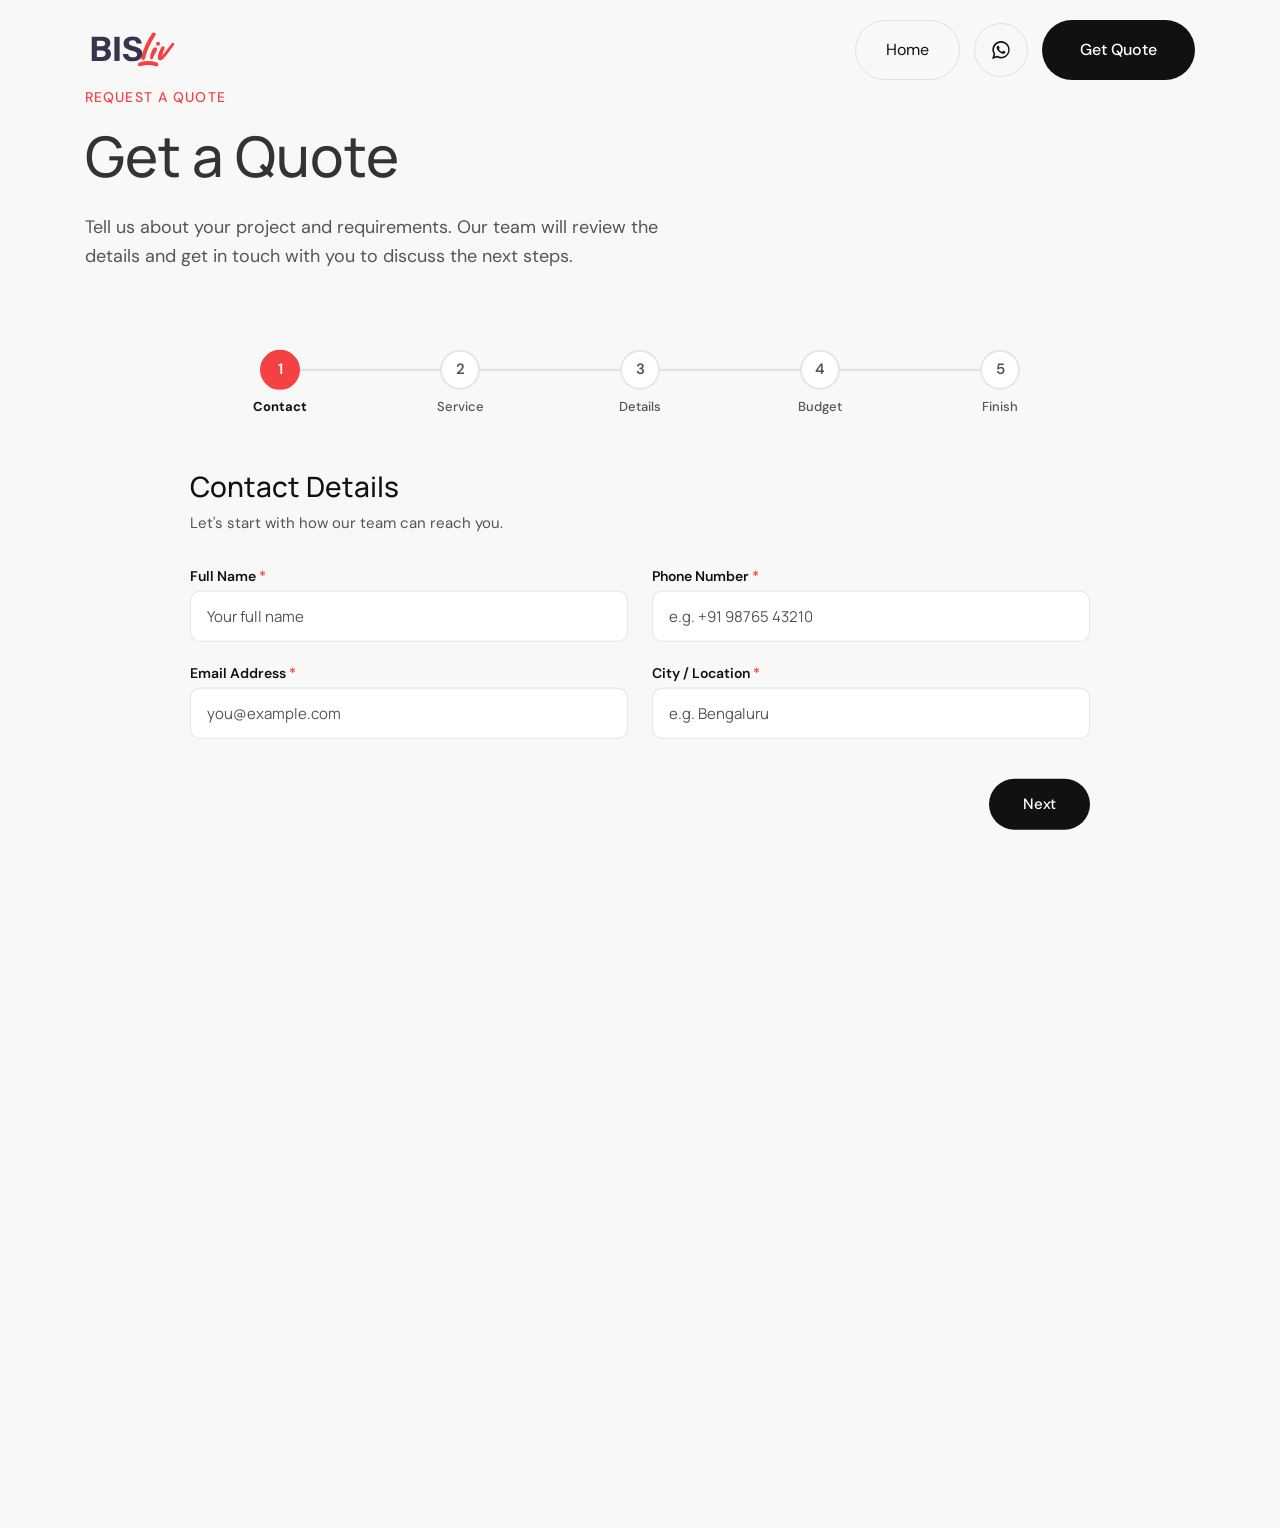
==== contact.html @ c15a5690 "Add files via upload Updated files" ====
<!DOCTYPE html>
<html lang="en" data-cursor="c1">

<head>
  <meta charset="UTF-8">
  <meta http-equiv="X-UA-Compatible" content="IE=edge">
  <meta name="viewport" content="width=device-width, initial-scale=1.0">
  <meta name="description" content="Get a quote from BISliv for building construction, interior design or solar solutions.">

  <title>Get a Quote - BISliv</title>

  <!-- Fav Icon -->
  <link rel="icon" type="image/x-icon" href="assets/imgs/logo/favicon.png">

  <!-- Vendor CSS Files -->
  <link rel="stylesheet" href="assets/bootstrap.min.css">
  <link rel="stylesheet" href="assets/fontawesome.min.css">
  <link rel="stylesheet" href="assets/swiper-bundle.min.css">
  <link rel="stylesheet" href="assets/meanmenu.min.css">
  <link rel="stylesheet" href="assets/magnific-popup.css">
  <link rel="stylesheet" href="assets/animate.min.css">

  <!-- Template Main CSS File -->
  <link rel="stylesheet" href="assets/style.css?v=1.0">
  <link rel="stylesheet" href="assets/header-custom.css">
  <link rel="stylesheet" href="assets/footer-custom.css">
  <link rel="stylesheet" href="assets/scroll-top-custom.css">
  <link rel="stylesheet" href="assets/quote-form.css">

</head>


<body class="body-wrapper body-digital-agency font-heading-instrumentsans-medium">

  <!-- custom-cursor -->
  <div class="custom-cursor">
    <img src="assets/images/cursor.svg" alt="cursor" id="cursorImg">
  </div>

  <!-- Preloader -->
  <div id="preloader">
    <div id="container" class="container-preloader">
      <div class="animation-preloader">
        <div class="spinner"></div>

      </div>
      <div class="loader-section section-left"></div>
      <div class="loader-section section-right"></div>
    </div>
  </div>

  <!-- Sroll to top -->
  <div class="progress-wrap">
    <svg class="progress-circle svg-content" width="100%" height="100%" viewBox="-1 -1 102 102">
      <path d="M50,1 a49,49 0 0,1 0,98 a49,49 0 0,1 0,-98"></path>
    </svg>
    <svg class="progress-wrap__icon" viewBox="0 0 24 24" fill="none" aria-hidden="true" focusable="false">
      <line x1="12" y1="19" x2="12" y2="5"></line>
      <polyline points="5 12 12 5 19 12"></polyline>
    </svg>
  </div>

  <!-- cursorAnimation start -->
  <div class="cursor-wrapper relative">
    <div class="cursor"></div>
    <div class="cursor-follower"></div>
  </div>
  <!-- cursorAnimation end -->

  <!-- side toggle start -->
  <aside class="fix">
    <div class="side-info">
      <div class="side-info-content">
        <div class="offset-widget offset-header">
          <div class="offset-logo">
            <a href="index.html">
              <img src="assets/images/" alt="site logo">
            </a>
          </div>
          <button id="side-info-close" class="side-info-close">
            <i class="fas fa-times"></i>
          </button>
        </div>
        <div class="mobile-menu d-xl-none fix"></div>
        <div class="offset-button">
          <a href="contact.html" class="rr-btn hover-bg-theme">
            <span class="btn-wrap">
              <span class="text-one">Get Quote</span>
              <span class="text-two">Get Quote</span>
            </span>
          </a>
        </div>

      </div>
    </div>
  </aside>
  <div class="offcanvas-overlay"></div>
  <!-- side toggle end -->

  <!-- Header area start -->
  <header class="header-area">
    <div class="header-main">
      <div class="container large">
        <div class="header-area__inner">
          <div class="header__left">
            <div class="header__logo">
              <a href="index.html">
                <img src="assets/images/logo-bisliv.svg" class="normal-logo" alt="Site Logo" width="100" height="80">
              </a>
            </div>
          </div>

          <div class="header__right">
            <div class="header__nav d-none d-xl-flex">
              <nav class="main-menu">
                <ul>
                  <li><a href="index.html">Home</a></li>
                </ul>
              </nav>
            </div>
            <div class="header__whatsapp">
              <a href="https://wa.me/1234567890" target="_blank" rel="noopener noreferrer" aria-label="Chat on WhatsApp">
                <svg viewBox="0 0 32 32" aria-hidden="true" focusable="false">
                  <path d="M16.004 3C9.06 3 3.42 8.64 3.42 15.58c0 2.29.6 4.44 1.74 6.36L3 29l7.24-2.1a12.5 12.5 0 0 0 5.76 1.42h.005c6.94 0 12.58-5.64 12.58-12.58C28.585 8.64 22.945 3 16.004 3zm0 22.9h-.004a10.4 10.4 0 0 1-5.3-1.45l-.38-.22-3.83 1.11 1.13-3.73-.25-.39a10.32 10.32 0 0 1-1.58-5.51c0-5.72 4.66-10.38 10.4-10.38 2.78 0 5.39 1.08 7.35 3.05a10.31 10.31 0 0 1 3.05 7.35c0 5.72-4.66 10.38-10.4 10.38zm5.7-7.78c-.31-.16-1.85-.91-2.14-1.02-.29-.11-.5-.16-.71.16-.21.31-.81 1.02-.99 1.23-.18.21-.36.23-.67.08-.31-.16-1.31-.48-2.49-1.54-.92-.82-1.54-1.83-1.72-2.14-.18-.31-.02-.48.14-.63.14-.14.31-.36.47-.55.16-.18.21-.31.31-.52.1-.21.05-.39-.03-.55-.08-.16-.71-1.71-.97-2.34-.26-.62-.52-.54-.71-.55h-.6c-.21 0-.55.08-.83.39-.29.31-1.09 1.07-1.09 2.6 0 1.53 1.12 3.02 1.27 3.23.16.21 2.2 3.36 5.33 4.71.74.32 1.32.51 1.77.66.74.24 1.42.2 1.95.12.6-.09 1.85-.76 2.11-1.49.26-.73.26-1.36.18-1.49-.08-.13-.29-.21-.6-.36z"/>
                </svg>
              </a>
            </div>
            <div class="header__button">
              <a href="contact.html" class="rr-btn hover-bg-theme">
                <span class="btn-wrap">
                  <span class="text-one">Get Quote</span>
                  <span class="text-two">Get Quote</span>
                </span>
              </a>
            </div>
            <div class="header__navicon d-xl-none">
              <button class="side-toggle">
                <i class="fa-solid fa-bars"></i></button>
            </div>
          </div>
        </div>
      </div>
    </div>
  </header>

  <!-- Header area end -->

  <!-- Mobile sticky CTA bar (WhatsApp + Get Quote) start -->
  <div class="mobile-sticky-cta">
    <a href="https://wa.me/1234567890" target="_blank" rel="noopener noreferrer" class="mobile-sticky-cta__whatsapp" aria-label="Chat on WhatsApp">
      <svg viewBox="0 0 32 32" aria-hidden="true" focusable="false">
        <path d="M16.004 3C9.06 3 3.42 8.64 3.42 15.58c0 2.29.6 4.44 1.74 6.36L3 29l7.24-2.1a12.5 12.5 0 0 0 5.76 1.42h.005c6.94 0 12.58-5.64 12.58-12.58C28.585 8.64 22.945 3 16.004 3zm0 22.9h-.004a10.4 10.4 0 0 1-5.3-1.45l-.38-.22-3.83 1.11 1.13-3.73-.25-.39a10.32 10.32 0 0 1-1.58-5.51c0-5.72 4.66-10.38 10.4-10.38 2.78 0 5.39 1.08 7.35 3.05a10.31 10.31 0 0 1 3.05 7.35c0 5.72-4.66 10.38-10.4 10.38zm5.7-7.78c-.31-.16-1.85-.91-2.14-1.02-.29-.11-.5-.16-.71.16-.21.31-.81 1.02-.99 1.23-.18.21-.36.23-.67.08-.31-.16-1.31-.48-2.49-1.54-.92-.82-1.54-1.83-1.72-2.14-.18-.31-.02-.48.14-.63.14-.14.31-.36.47-.55.16-.18.21-.31.31-.52.1-.21.05-.39-.03-.55-.08-.16-.71-1.71-.97-2.34-.26-.62-.52-.54-.71-.55h-.6c-.21 0-.55.08-.83.39-.29.31-1.09 1.07-1.09 2.6 0 1.53 1.12 3.02 1.27 3.23.16.21 2.2 3.36 5.33 4.71.74.32 1.32.51 1.77.66.74.24 1.42.2 1.95.12.6-.09 1.85-.76 2.11-1.49.26-.73.26-1.36.18-1.49-.08-.13-.29-.21-.6-.36z"/>
      </svg>
    </a>
    <a href="contact.html" class="mobile-sticky-cta__quote rr-btn hover-bg-theme">
      <span class="btn-wrap">
        <span class="text-one">Get Quote</span>
        <span class="text-two">Get Quote</span>
      </span>
    </a>
  </div>
  <!-- Mobile sticky CTA bar end -->

  <div class="has-smooth" id="has_smooth"></div>
  <div id="smooth-wrapper">
    <div id="smooth-content">

      <main>

        <!-- quote hero area start -->
        <section class="quote-hero-area">
          <div class="container large">
            <div class="quote-hero-inner">
              <div class="section-header">
                <span class="section-subtitle">Request a Quote</span>
                <div class="section-title-wrapper">
                  <div class="title-wrapper">
                    <h1 class="section-title font-instrumentsans-medium">Get a Quote</h1>
                  </div>
                </div>
                <div class="text-wrapper">
                  <p class="text">Tell us about your project and requirements. Our team will review the details and
                    get in touch with you to discuss the next steps.</p>
                </div>
              </div>
            </div>
          </div>
        </section>
        <!-- quote hero area end -->

        <!-- quote form area start -->
        <section class="quote-form-area">
          <div class="container large">
            <div class="quote-form-area-inner">
              <div class="quote-form-wrap">

                <div id="qFormShell">
                  <!-- progress bar -->
                  <ol class="quote-progress" aria-label="Quote form progress">
                    <li class="quote-progress-step" data-step="1">
                      <span class="quote-progress-circle"><span class="quote-progress-num">1</span><i
                          class="fa-solid fa-check" aria-hidden="true"></i></span>
                      <span class="quote-progress-label">Contact</span>
                    </li>
                    <li class="quote-progress-step" data-step="2">
                      <span class="quote-progress-circle"><span class="quote-progress-num">2</span><i
                          class="fa-solid fa-check" aria-hidden="true"></i></span>
                      <span class="quote-progress-label">Service</span>
                    </li>
                    <li class="quote-progress-step" data-step="3">
                      <span class="quote-progress-circle"><span class="quote-progress-num">3</span><i
                          class="fa-solid fa-check" aria-hidden="true"></i></span>
                      <span class="quote-progress-label">Details</span>
                    </li>
                    <li class="quote-progress-step" data-step="4">
                      <span class="quote-progress-circle"><span class="quote-progress-num">4</span><i
                          class="fa-solid fa-check" aria-hidden="true"></i></span>
                      <span class="quote-progress-label">Budget</span>
                    </li>
                    <li class="quote-progress-step" data-step="5">
                      <span class="quote-progress-circle"><span class="quote-progress-num">5</span><i
                          class="fa-solid fa-check" aria-hidden="true"></i></span>
                      <span class="quote-progress-label">Finish</span>
                    </li>
                  </ol>

                  <p id="qStepStatus" class="quote-step-status" aria-hidden="true"></p>
                  <div id="qStepAnnounce" class="quote-sr-only" aria-live="polite"></div>

                  <div id="qErrorSummary" class="quote-error-summary" role="alert" aria-live="assertive" hidden>
                    <i class="fa-solid fa-triangle-exclamation" aria-hidden="true"></i>
                    <span id="qErrorSummaryText"></span>
                  </div>

                  <form id="quoteForm" novalidate method="post" action="send-quote.php" enctype="multipart/form-data">

                    <!-- Honeypot: hidden from real visitors, bots tend to fill every field. -->
                    <div style="position:absolute;left:-9999px;top:-9999px;opacity:0;" aria-hidden="true">
                      <label for="qWebsite">Leave this field empty</label>
                      <input type="text" id="qWebsite" name="website" tabindex="-1" autocomplete="off">
                    </div>

                    <!-- Step 1: Contact Details -->
                    <div class="quote-step" data-step="1">
                      <h2 class="quote-step-title">Contact Details</h2>
                      <p class="quote-step-desc">Let's start with how our team can reach you.</p>

                      <div class="quote-field-grid">
                        <div class="quote-field">
                          <label class="quote-label" for="qFullName">Full Name <span
                              class="quote-required">*</span></label>
                          <input type="text" id="qFullName" name="fullName" class="quote-input"
                            placeholder="Your full name" autocomplete="name" required
                            aria-describedby="qFullNameError">
                          <span class="quote-error-msg" id="qFullNameError"><i class="fa-solid fa-circle-exclamation"
                              aria-hidden="true"></i><span></span></span>
                        </div>
                        <div class="quote-field">
                          <label class="quote-label" for="qPhone">Phone Number <span
                              class="quote-required">*</span></label>
                          <input type="tel" id="qPhone" name="phone" class="quote-input"
                            placeholder="e.g. +91 98765 43210" autocomplete="tel" required
                            aria-describedby="qPhoneError">
                          <span class="quote-error-msg" id="qPhoneError"><i class="fa-solid fa-circle-exclamation"
                              aria-hidden="true"></i><span></span></span>
                        </div>
                        <div class="quote-field">
                          <label class="quote-label" for="qEmail">Email Address <span
                              class="quote-required">*</span></label>
                          <input type="email" id="qEmail" name="email" class="quote-input"
                            placeholder="you@example.com" autocomplete="email" required
                            aria-describedby="qEmailError">
                          <span class="quote-error-msg" id="qEmailError"><i class="fa-solid fa-circle-exclamation"
                              aria-hidden="true"></i><span></span></span>
                        </div>
                        <div class="quote-field">
                          <label class="quote-label" for="qCity">City / Location <span
                              class="quote-required">*</span></label>
                          <input type="text" id="qCity" name="city" class="quote-input"
                            placeholder="e.g. Bengaluru" autocomplete="address-level2" required
                            aria-describedby="qCityError">
                          <span class="quote-error-msg" id="qCityError"><i class="fa-solid fa-circle-exclamation"
                              aria-hidden="true"></i><span></span></span>
                        </div>
                      </div>
                    </div>

                    <!-- Step 2: Service selection -->
                    <div class="quote-step" data-step="2" hidden>
                      <h2 class="quote-step-title">What Service Do You Need?</h2>
                      <p class="quote-step-desc">Select one or more services — the next step will only ask about
                        what you pick.</p>

                      <fieldset class="quote-service-grid">
                        <legend class="quote-sr-only">Select the service(s) you need</legend>

                        <label class="quote-service-card">
                          <input type="checkbox" name="service" value="construction" id="qServiceConstruction">
                          <span class="quote-service-icon"><i class="fa-solid fa-building"
                              aria-hidden="true"></i></span>
                          <span class="quote-service-body">
                            <span class="quote-service-name">Building Construction</span>
                            <span class="quote-service-desc">New builds and turnkey construction.</span>
                          </span>
                          <span class="quote-service-check"><i class="fa-solid fa-check"
                              aria-hidden="true"></i></span>
                        </label>

                        <label class="quote-service-card">
                          <input type="checkbox" name="service" value="interior" id="qServiceInterior">
                          <span class="quote-service-icon"><i class="fa-solid fa-couch" aria-hidden="true"></i></span>
                          <span class="quote-service-body">
                            <span class="quote-service-name">Interior Design</span>
                            <span class="quote-service-desc">Full home, room or office interiors.</span>
                          </span>
                          <span class="quote-service-check"><i class="fa-solid fa-check"
                              aria-hidden="true"></i></span>
                        </label>

                        <label class="quote-service-card">
                          <input type="checkbox" name="service" value="solar" id="qServiceSolar">
                          <span class="quote-service-icon"><i class="fa-solid fa-solar-panel"
                              aria-hidden="true"></i></span>
                          <span class="quote-service-body">
                            <span class="quote-service-name">Solar Solutions</span>
                            <span class="quote-service-desc">Rooftop solar for home or business.</span>
                          </span>
                          <span class="quote-service-check"><i class="fa-solid fa-check"
                              aria-hidden="true"></i></span>
                        </label>

                        <label class="quote-service-card">
                          <input type="checkbox" name="service" value="renovation" id="qServiceRenovation">
                          <span class="quote-service-icon"><i class="fa-solid fa-hammer"
                              aria-hidden="true"></i></span>
                          <span class="quote-service-body">
                            <span class="quote-service-name">Renovation</span>
                            <span class="quote-service-desc">Upgrade or remodel an existing space.</span>
                          </span>
                          <span class="quote-service-check"><i class="fa-solid fa-check"
                              aria-hidden="true"></i></span>
                        </label>

                        <label class="quote-service-card">
                          <input type="checkbox" name="service" value="other" id="qServiceOther">
                          <span class="quote-service-icon"><i class="fa-solid fa-ellipsis"
                              aria-hidden="true"></i></span>
                          <span class="quote-service-body">
                            <span class="quote-service-name">Other</span>
                            <span class="quote-service-desc">Not sure, or something else in mind.</span>
                          </span>
                          <span class="quote-service-check"><i class="fa-solid fa-check"
                              aria-hidden="true"></i></span>
                        </label>
                      </fieldset>

                      <span class="quote-standalone-error" id="qServiceError" hidden><i
                          class="fa-solid fa-circle-exclamation" aria-hidden="true"></i><span>Please select at least
                          one service.</span></span>
                    </div>

                    <!-- Step 3: Project details (conditional) -->
                    <div class="quote-step" data-step="3" hidden>
                      <h2 class="quote-step-title">Project Details</h2>
                      <p class="quote-step-desc">Just the details relevant to what you selected.</p>

                      <div id="qNoDetailsNote" class="quote-no-details" hidden>
                        We'll ask more about your project on the call. Feel free to skip ahead — or add anything
                        useful in the notes at the end.
                      </div>

                      <!-- Building Construction -->
                      <div class="quote-subsection" data-service="construction" hidden>
                        <div class="quote-subsection-head">
                          <span class="quote-subsection-icon"><i class="fa-solid fa-building"
                              aria-hidden="true"></i></span>
                          <h3 class="quote-subsection-title">Building Construction</h3>
                        </div>

                        <div class="quote-field-grid">
                          <div class="quote-field is-full">
                            <span class="quote-label">Property Type <span class="quote-optional">(optional)</span></span>
                            <div class="quote-pill-group" role="radiogroup" aria-label="Property type">
                              <label class="quote-pill"><input type="radio" name="propertyTypeConstruction"
                                  value="Residential"><span>Residential</span></label>
                              <label class="quote-pill"><input type="radio" name="propertyTypeConstruction"
                                  value="Commercial"><span>Commercial</span></label>
                              <label class="quote-pill"><input type="radio" name="propertyTypeConstruction"
                                  value="Villa"><span>Villa</span></label>
                              <label class="quote-pill"><input type="radio" name="propertyTypeConstruction"
                                  value="Apartment"><span>Apartment</span></label>
                              <label class="quote-pill"><input type="radio" name="propertyTypeConstruction"
                                  value="Other"><span>Other</span></label>
                            </div>
                          </div>
                          <div class="quote-field">
                            <label class="quote-label" for="qPlotArea">Plot / Built-up Area</label>
                            <input type="text" id="qPlotArea" name="plotArea" class="quote-input"
                              placeholder="e.g. 2400 sq.ft">
                          </div>
                          <div class="quote-field">
                            <label class="quote-label" for="qFloors">Number of Floors</label>
                            <input type="text" id="qFloors" name="floors" class="quote-input" placeholder="e.g. G+2">
                          </div>
                          <div class="quote-field is-full">
                            <label class="quote-label" for="qConstructionLocation">Project Location</label>
                            <input type="text" id="qConstructionLocation" name="projectLocationConstruction"
                              class="quote-input" placeholder="Site address / area">
                          </div>
                          <div class="quote-field is-full">
                            <span class="quote-label">Construction Stage <span class="quote-optional">(optional)</span></span>
                            <div class="quote-pill-group" role="radiogroup" aria-label="Construction stage">
                              <label class="quote-pill"><input type="radio" name="constructionStage"
                                  value="Planning Stage"><span>Planning Stage</span></label>
                              <label class="quote-pill"><input type="radio" name="constructionStage"
                                  value="Design Completed"><span>Design Completed</span></label>
                              <label class="quote-pill"><input type="radio" name="constructionStage"
                                  value="Construction Started"><span>Construction Started</span></label>
                              <label class="quote-pill"><input type="radio" name="constructionStage"
                                  value="Renovation"><span>Renovation</span></label>
                            </div>
                          </div>
                        </div>
                      </div>

                      <!-- Interior Design -->
                      <div class="quote-subsection" data-service="interior" hidden>
                        <div class="quote-subsection-head">
                          <span class="quote-subsection-icon"><i class="fa-solid fa-couch"
                              aria-hidden="true"></i></span>
                          <h3 class="quote-subsection-title">Interior Design</h3>
                        </div>

                        <div class="quote-field-grid">
                          <div class="quote-field is-full">
                            <span class="quote-label">Property Type <span class="quote-optional">(optional)</span></span>
                            <div class="quote-pill-group" role="radiogroup" aria-label="Property type">
                              <label class="quote-pill"><input type="radio" name="propertyTypeInterior"
                                  value="1 BHK"><span>1 BHK</span></label>
                              <label class="quote-pill"><input type="radio" name="propertyTypeInterior"
                                  value="2 BHK"><span>2 BHK</span></label>
                              <label class="quote-pill"><input type="radio" name="propertyTypeInterior"
                                  value="3 BHK"><span>3 BHK</span></label>
                              <label class="quote-pill"><input type="radio" name="propertyTypeInterior"
                                  value="4+ BHK"><span>4+ BHK</span></label>
                              <label class="quote-pill"><input type="radio" name="propertyTypeInterior"
                                  value="Villa"><span>Villa</span></label>
                              <label class="quote-pill"><input type="radio" name="propertyTypeInterior"
                                  value="Office / Commercial"><span>Office / Commercial</span></label>
                              <label class="quote-pill"><input type="radio" name="propertyTypeInterior"
                                  value="Other"><span>Other</span></label>
                            </div>
                          </div>
                          <div class="quote-field">
                            <label class="quote-label" for="qInteriorArea">Approximate Area (sq. ft.)</label>
                            <input type="text" id="qInteriorArea" name="areaInterior" class="quote-input"
                              placeholder="e.g. 1200">
                          </div>
                          <div class="quote-field">
                            <label class="quote-label" for="qRoomsSpaces">Rooms / Spaces to be Designed</label>
                            <input type="text" id="qRoomsSpaces" name="roomsSpaces" class="quote-input"
                              placeholder="e.g. Living room, 2 bedrooms">
                          </div>
                          <div class="quote-field is-full">
                            <span class="quote-label">Interior Requirement <span class="quote-optional">(optional)</span></span>
                            <div class="quote-pill-group" role="radiogroup" aria-label="Interior requirement">
                              <label class="quote-pill"><input type="radio" name="interiorRequirement"
                                  value="Full Home"><span>Full Home</span></label>
                              <label class="quote-pill"><input type="radio" name="interiorRequirement"
                                  value="Kitchen"><span>Kitchen</span></label>
                              <label class="quote-pill"><input type="radio" name="interiorRequirement"
                                  value="Living Room"><span>Living Room</span></label>
                              <label class="quote-pill"><input type="radio" name="interiorRequirement"
                                  value="Bedroom"><span>Bedroom</span></label>
                              <label class="quote-pill"><input type="radio" name="interiorRequirement"
                                  value="Office"><span>Office</span></label>
                              <label class="quote-pill"><input type="radio" name="interiorRequirement"
                                  value="Other"><span>Other</span></label>
                            </div>
                          </div>
                          <div class="quote-field is-full">
                            <span class="quote-label">Preferred Style <span class="quote-optional">(optional)</span></span>
                            <div class="quote-pill-group" role="radiogroup" aria-label="Preferred style">
                              <label class="quote-pill"><input type="radio" name="preferredStyle"
                                  value="Modern"><span>Modern</span></label>
                              <label class="quote-pill"><input type="radio" name="preferredStyle"
                                  value="Minimal"><span>Minimal</span></label>
                              <label class="quote-pill"><input type="radio" name="preferredStyle"
                                  value="Contemporary"><span>Contemporary</span></label>
                              <label class="quote-pill"><input type="radio" name="preferredStyle"
                                  value="Traditional"><span>Traditional</span></label>
                              <label class="quote-pill"><input type="radio" name="preferredStyle"
                                  value="Not Sure"><span>Not Sure</span></label>
                            </div>
                          </div>
                        </div>
                      </div>

                      <!-- Solar Solutions -->
                      <div class="quote-subsection" data-service="solar" hidden>
                        <div class="quote-subsection-head">
                          <span class="quote-subsection-icon"><i class="fa-solid fa-solar-panel"
                              aria-hidden="true"></i></span>
                          <h3 class="quote-subsection-title">Solar Solutions</h3>
                        </div>

                        <div class="quote-field-grid">
                          <div class="quote-field is-full">
                            <span class="quote-label">Property Type <span class="quote-optional">(optional)</span></span>
                            <div class="quote-pill-group" role="radiogroup" aria-label="Property type">
                              <label class="quote-pill"><input type="radio" name="propertyTypeSolar"
                                  value="Residential"><span>Residential</span></label>
                              <label class="quote-pill"><input type="radio" name="propertyTypeSolar"
                                  value="Commercial"><span>Commercial</span></label>
                              <label class="quote-pill"><input type="radio" name="propertyTypeSolar"
                                  value="Industrial"><span>Industrial</span></label>
                            </div>
                          </div>
                          <div class="quote-field">
                            <label class="quote-label" for="qElectricityBill">Average Monthly Electricity Bill</label>
                            <input type="text" id="qElectricityBill" name="electricityBill" class="quote-input"
                              placeholder="e.g. ₹4,500">
                          </div>
                          <div class="quote-field">
                            <label class="quote-label" for="qSolarCapacity">Required Solar Capacity <span
                                class="quote-optional">(if known)</span></label>
                            <input type="text" id="qSolarCapacity" name="solarCapacity" class="quote-input"
                              placeholder="e.g. 5 kW">
                          </div>
                          <div class="quote-field is-full">
                            <span class="quote-label">Roof Type <span class="quote-optional">(optional)</span></span>
                            <div class="quote-pill-group" role="radiogroup" aria-label="Roof type">
                              <label class="quote-pill"><input type="radio" name="roofType"
                                  value="Concrete"><span>Concrete</span></label>
                              <label class="quote-pill"><input type="radio" name="roofType"
                                  value="Metal"><span>Metal</span></label>
                              <label class="quote-pill"><input type="radio" name="roofType"
                                  value="Other"><span>Other</span></label>
                              <label class="quote-pill"><input type="radio" name="roofType"
                                  value="Not Sure"><span>Not Sure</span></label>
                            </div>
                          </div>
                          <div class="quote-field is-full">
                            <span class="quote-label">Solar Requirement <span class="quote-optional">(optional)</span></span>
                            <div class="quote-pill-group" role="radiogroup" aria-label="Solar requirement">
                              <label class="quote-pill"><input type="radio" name="solarRequirement"
                                  value="On-grid"><span>On-grid</span></label>
                              <label class="quote-pill"><input type="radio" name="solarRequirement"
                                  value="Off-grid"><span>Off-grid</span></label>
                              <label class="quote-pill"><input type="radio" name="solarRequirement"
                                  value="Hybrid"><span>Hybrid</span></label>
                              <label class="quote-pill"><input type="radio" name="solarRequirement"
                                  value="Not Sure"><span>Not Sure</span></label>
                            </div>
                          </div>
                        </div>
                      </div>
                    </div>

                    <!-- Step 4: Budget & Timeline -->
                    <div class="quote-step" data-step="4" hidden>
                      <h2 class="quote-step-title">Budget &amp; Timeline</h2>
                      <p class="quote-step-desc">A rough range helps us tailor the right proposal.</p>

                      <div class="quote-field-grid">
                        <div class="quote-field">
                          <label class="quote-label" for="qBudget">Estimated Budget</label>
                          <select id="qBudget" name="budget" class="quote-select">
                            <option value="">Select a range</option>
                            <option value="Below ₹5 Lakhs">Below ₹5 Lakhs</option>
                            <option value="₹5–10 Lakhs">₹5–10 Lakhs</option>
                            <option value="₹10–25 Lakhs">₹10–25 Lakhs</option>
                            <option value="₹25–50 Lakhs">₹25–50 Lakhs</option>
                            <option value="₹50 Lakhs–₹1 Crore">₹50 Lakhs–₹1 Crore</option>
                            <option value="Above ₹1 Crore">Above ₹1 Crore</option>
                            <option value="Not Sure">Not Sure</option>
                          </select>
                        </div>
                        <div class="quote-field">
                          <label class="quote-label" for="qTimeline">When are you planning to start?</label>
                          <select id="qTimeline" name="timeline" class="quote-select">
                            <option value="">Select timeline</option>
                            <option value="Immediately">Immediately</option>
                            <option value="Within 1 month">Within 1 month</option>
                            <option value="1–3 months">1–3 months</option>
                            <option value="3–6 months">3–6 months</option>
                            <option value="More than 6 months">More than 6 months</option>
                            <option value="Just exploring">Just exploring</option>
                          </select>
                        </div>
                      </div>
                    </div>

                    <!-- Step 5: Additional requirements + consent -->
                    <div class="quote-step" data-step="5" hidden>
                      <h2 class="quote-step-title">Additional Requirements</h2>
                      <p class="quote-step-desc">Anything else that will help us prepare an accurate quote.</p>

                      <div class="quote-field-grid">
                        <div class="quote-field is-full">
                          <label class="quote-label" for="qMessage">Tell us more about your project <span
                              class="quote-optional">(optional)</span></label>
                          <textarea id="qMessage" name="message" class="quote-textarea"
                            placeholder="Share any details, references or specific requirements..."></textarea>
                        </div>

                        <div class="quote-field is-full" id="qFileField">
                          <label class="quote-label" id="qFileLabel">Upload Project Documents / Floor Plan <span
                              class="quote-optional">(optional)</span></label>
                          <label class="quote-upload-dropzone" id="qFileDropzone" for="qFileInput" tabindex="0"
                            role="button" aria-describedby="qFileHint">
                            <i class="fa-solid fa-cloud-arrow-up" aria-hidden="true"></i>
                            <span class="quote-upload-title">Click to upload files</span>
                            <span class="quote-upload-sub">PDF, JPG, PNG or DWG — up to 15MB each, 5 files max</span>
                            <input type="file" id="qFileInput" name="documents[]" multiple
                              accept=".pdf,.jpg,.jpeg,.png,.dwg" aria-labelledby="qFileLabel">
                          </label>
                          <ul class="quote-upload-list" id="qFileList"></ul>
                          <span class="quote-hint" id="qFileHint">You can remove a file after adding it.</span>
                          <span class="quote-error-msg"><i class="fa-solid fa-circle-exclamation"
                              aria-hidden="true"></i><span></span></span>
                        </div>

                        <div class="quote-field is-full">
                          <label class="quote-label" for="qHeardFrom">How did you hear about us? <span
                              class="quote-optional">(optional)</span></label>
                          <select id="qHeardFrom" name="hearAboutUs" class="quote-select">
                            <option value="">Select an option</option>
                            <option value="Google">Google</option>
                            <option value="Social Media">Social Media</option>
                            <option value="Referral">Referral</option>
                            <option value="Advertisement">Advertisement</option>
                            <option value="Website">Website</option>
                            <option value="Other">Other</option>
                          </select>
                        </div>
                      </div>

                      <div class="quote-divider"></div>

                      <div class="quote-consent" id="qConsentWrap">
                        <input type="checkbox" id="qConsent" name="consent" required
                          aria-describedby="qConsentError">
                        <label for="qConsent">I agree to be contacted regarding my project and quotation
                          request.</label>
                      </div>
                      <span class="quote-standalone-error" id="qConsentError" hidden><i
                          class="fa-solid fa-circle-exclamation" aria-hidden="true"></i><span>Please agree to be
                          contacted to submit your request.</span></span>
                    </div>

                    <!-- nav -->
                    <div class="quote-nav">
                      <button type="button" id="qBackBtn" class="rr-btn btn-border hover-bg-theme" hidden>
                        <span class="btn-wrap">
                          <span class="text-one">Back</span>
                          <span class="text-two">Back</span>
                        </span>
                      </button>
                      <div class="quote-nav-spacer"></div>
                      <button type="button" id="qNextBtn" class="rr-btn hover-bg-theme">
                        <span class="btn-wrap">
                          <span class="text-one">Next</span>
                          <span class="text-two">Next</span>
                        </span>
                      </button>
                      <button type="submit" id="qSubmitBtn" class="rr-btn hover-bg-theme quote-submit-btn" hidden>
                        <span class="quote-spinner" aria-hidden="true"></span><span
                          class="quote-submit-label">Get My Quote</span>
                      </button>
                    </div>

                  </form>
                </div>

                <!-- success panel -->
                <div class="quote-success" id="qSuccessPanel" role="status" hidden>
                  <div class="quote-success-icon"><i class="fa-solid fa-circle-check" aria-hidden="true"></i></div>
                  <h2 class="quote-success-title">Thank you for your enquiry!</h2>
                  <p class="quote-success-text">We've received your project details. Our team will review your
                    requirements and contact you shortly.</p>
                  <a href="index.html" class="rr-btn btn-border hover-bg-theme">
                    <span class="btn-wrap">
                      <span class="text-one">Back to Home</span>
                      <span class="text-two">Back to Home</span>
                    </span>
                  </a>
                </div>

              </div>
            </div>
          </div>
        </section>
        <!-- quote form area end -->

      </main>

      <!-- footer area start  -->
      <footer class="footer-area">
        <div class="container large">
          <div class="footer-top-inner">
            <div class="footer-logo">
              <a href="index.html"><img src="assets/images/logo-bisliv.svg" alt="site-logo" width="120" height="70"></a>
            </div>
            <div class="info-text">
              <div class="text-wrapper">
                <p class="text">Building, interior, and solar under one accountable team — from first sketch to switch-on.</p>
              </div>
              <div class="info-link">
                <a href="mailto:hello@bisliv.in">hello@bisliv.in</a>
              </div>
              <div class="footer-cta-row">
                <a href="https://wa.me/1234567890" target="_blank" rel="noopener noreferrer" class="footer-whatsapp" aria-label="Chat on WhatsApp">
                  <svg viewBox="0 0 32 32" aria-hidden="true" focusable="false">
                    <path d="M16.004 3C9.06 3 3.42 8.64 3.42 15.58c0 2.29.6 4.44 1.74 6.36L3 29l7.24-2.1a12.5 12.5 0 0 0 5.76 1.42h.005c6.94 0 12.58-5.64 12.58-12.58C28.585 8.64 22.945 3 16.004 3zm0 22.9h-.004a10.4 10.4 0 0 1-5.3-1.45l-.38-.22-3.83 1.11 1.13-3.73-.25-.39a10.32 10.32 0 0 1-1.58-5.51c0-5.72 4.66-10.38 10.4-10.38 2.78 0 5.39 1.08 7.35 3.05a10.31 10.31 0 0 1 3.05 7.35c0 5.72-4.66 10.38-10.4 10.38zm5.7-7.78c-.31-.16-1.85-.91-2.14-1.02-.29-.11-.5-.16-.71.16-.21.31-.81 1.02-.99 1.23-.18.21-.36.23-.67.08-.31-.16-1.31-.48-2.49-1.54-.92-.82-1.54-1.83-1.72-2.14-.18-.31-.02-.48.14-.63.14-.14.31-.36.47-.55.16-.18.21-.31.31-.52.1-.21.05-.39-.03-.55-.08-.16-.71-1.71-.97-2.34-.26-.62-.52-.54-.71-.55h-.6c-.21 0-.55.08-.83.39-.29.31-1.09 1.07-1.09 2.6 0 1.53 1.12 3.02 1.27 3.23.16.21 2.2 3.36 5.33 4.71.74.32 1.32.51 1.77.66.74.24 1.42.2 1.95.12.6-.09 1.85-.76 2.11-1.49.26-.73.26-1.36.18-1.49-.08-.13-.29-.21-.6-.36z"/>
                  </svg>
                </a>
                <a href="contact.html" class="rr-btn hover-bg-theme">
                  <span class="btn-wrap">
                    <span class="text-one">Get Quote</span>
                    <span class="text-two">Get Quote</span>
                  </span>
                </a>
              </div>
            </div>
          </div>

        </div>
        <div class="copyright-area">
          <div class="copyright-area-inner">
            <div class="copyright-text">
              <p class="text">© 2026 BISliv. All rights reserved.</p>
            </div>
          </div>
        </div>
      </footer>
      <!-- footer area end  -->

    </div>
  </div>

  <!-- Vendor JS Files -->
  <script src="assets/js/jquery-3.7.1.min.js"></script>
  <script src="assets/js/bootstrap.bundle.min.js"></script>
  <script src="assets/js/jquery.magnific-popup.min.js"></script>
  <script src="assets/js/swiper-bundle.min.js"></script>
  <script src="assets/js/gsap.min.js"></script>
  <script src="assets/js/ScrollTrigger.min.js"></script>
  <script src="assets/js/ScrollSmoother.min.js"></script>
  <script src="assets/js/ScrollToPlugin.min.js"></script>
  <script src="assets/js/SplitText.min.js"></script>
  <script src="assets/js/TextPlugin.js"></script>
  <script src="assets/js/customEase.js"></script>
  <script src="assets/js/Flip.min.js"></script>
  <script src="assets/js/jquery.meanmenu.min.js"></script>
  <script src="assets/js/backToTop.js"></script>
  <script src="assets/js/matter.js"></script>
  <script src="assets/js/throwable.js"></script>
  <script src="assets/js/magiccursor.js"></script>

  <!-- Template Main JS File -->
  <script src="assets/js/main.js?v=1.0"></script>

  <!-- Quote form logic -->
  <script src="assets/js/quote-form.js?v=1.0"></script>

</body>

</html>
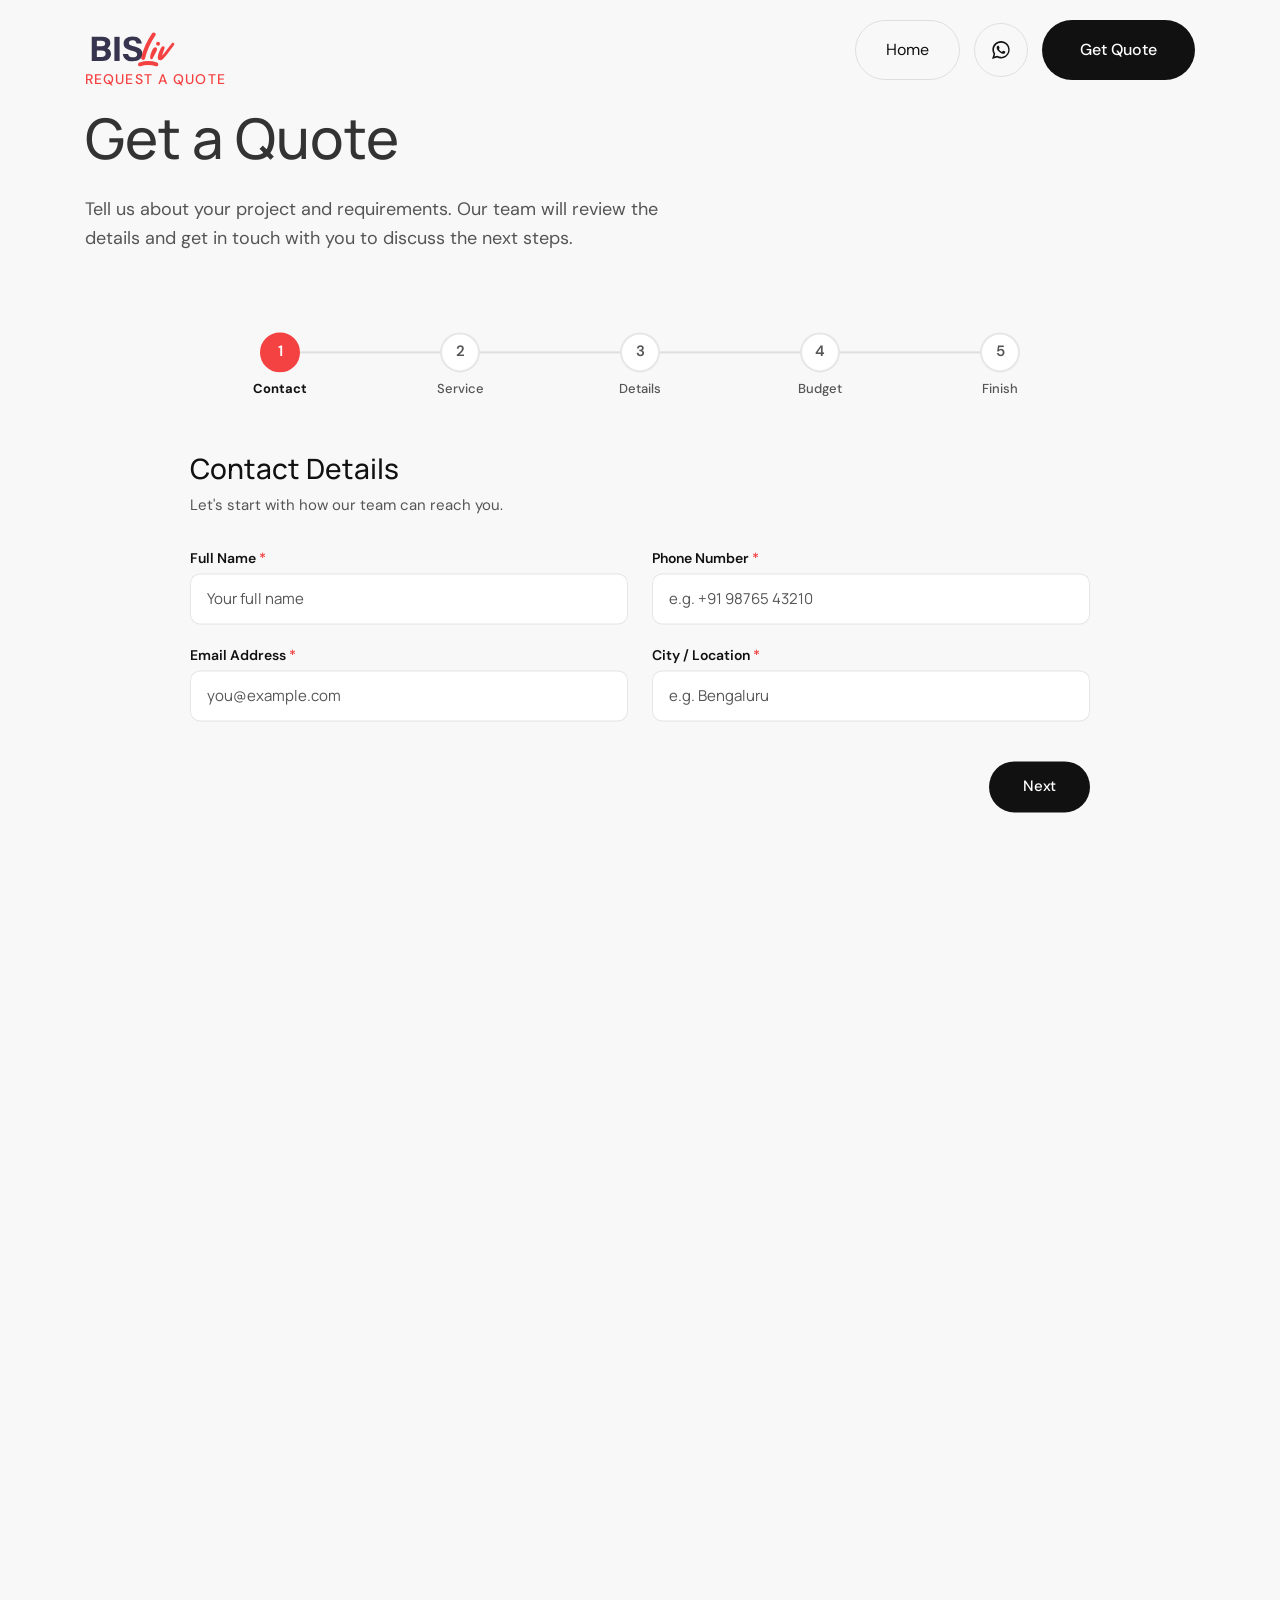
==== commit 8c63a100: "Add files via upload Merge it" ====
--- a/contact.html
+++ b/contact.html
@@ -707,15 +707,7 @@
               <div class="text-wrapper">
                 <p class="text">Building, interior, and solar under one accountable team — from first sketch to switch-on.</p>
               </div>
-              <div class="info-link">
-                <a href="mailto:hello@bisliv.in">hello@bisliv.in</a>
-              </div>
-              <div class="footer-cta-row">
-                <a href="https://wa.me/1234567890" target="_blank" rel="noopener noreferrer" class="footer-whatsapp" aria-label="Chat on WhatsApp">
-                  <svg viewBox="0 0 32 32" aria-hidden="true" focusable="false">
-                    <path d="M16.004 3C9.06 3 3.42 8.64 3.42 15.58c0 2.29.6 4.44 1.74 6.36L3 29l7.24-2.1a12.5 12.5 0 0 0 5.76 1.42h.005c6.94 0 12.58-5.64 12.58-12.58C28.585 8.64 22.945 3 16.004 3zm0 22.9h-.004a10.4 10.4 0 0 1-5.3-1.45l-.38-.22-3.83 1.11 1.13-3.73-.25-.39a10.32 10.32 0 0 1-1.58-5.51c0-5.72 4.66-10.38 10.4-10.38 2.78 0 5.39 1.08 7.35 3.05a10.31 10.31 0 0 1 3.05 7.35c0 5.72-4.66 10.38-10.4 10.38zm5.7-7.78c-.31-.16-1.85-.91-2.14-1.02-.29-.11-.5-.16-.71.16-.21.31-.81 1.02-.99 1.23-.18.21-.36.23-.67.08-.31-.16-1.31-.48-2.49-1.54-.92-.82-1.54-1.83-1.72-2.14-.18-.31-.02-.48.14-.63.14-.14.31-.36.47-.55.16-.18.21-.31.31-.52.1-.21.05-.39-.03-.55-.08-.16-.71-1.71-.97-2.34-.26-.62-.52-.54-.71-.55h-.6c-.21 0-.55.08-.83.39-.29.31-1.09 1.07-1.09 2.6 0 1.53 1.12 3.02 1.27 3.23.16.21 2.2 3.36 5.33 4.71.74.32 1.32.51 1.77.66.74.24 1.42.2 1.95.12.6-.09 1.85-.76 2.11-1.49.26-.73.26-1.36.18-1.49-.08-.13-.29-.21-.6-.36z"/>
-                  </svg>
-                </a>
+               <div class="footer-cta-row">
                 <a href="contact.html" class="rr-btn hover-bg-theme">
                   <span class="btn-wrap">
                     <span class="text-one">Get Quote</span>
@@ -723,6 +715,16 @@
                   </span>
                 </a>
               </div>
+              <div class="info-link">
+                 <a href="https://wa.me/1234567890" target="_blank" rel="noopener noreferrer" class="footer-whatsapp" aria-label="Chat on WhatsApp">
+                  <svg viewBox="0 0 32 32" aria-hidden="true" focusable="false">
+                    <path d="M16.004 3C9.06 3 3.42 8.64 3.42 15.58c0 2.29.6 4.44 1.74 6.36L3 29l7.24-2.1a12.5 12.5 0 0 0 5.76 1.42h.005c6.94 0 12.58-5.64 12.58-12.58C28.585 8.64 22.945 3 16.004 3zm0 22.9h-.004a10.4 10.4 0 0 1-5.3-1.45l-.38-.22-3.83 1.11 1.13-3.73-.25-.39a10.32 10.32 0 0 1-1.58-5.51c0-5.72 4.66-10.38 10.4-10.38 2.78 0 5.39 1.08 7.35 3.05a10.31 10.31 0 0 1 3.05 7.35c0 5.72-4.66 10.38-10.4 10.38zm5.7-7.78c-.31-.16-1.85-.91-2.14-1.02-.29-.11-.5-.16-.71.16-.21.31-.81 1.02-.99 1.23-.18.21-.36.23-.67.08-.31-.16-1.31-.48-2.49-1.54-.92-.82-1.54-1.83-1.72-2.14-.18-.31-.02-.48.14-.63.14-.14.31-.36.47-.55.16-.18.21-.31.31-.52.1-.21.05-.39-.03-.55-.08-.16-.71-1.71-.97-2.34-.26-.62-.52-.54-.71-.55h-.6c-.21 0-.55.08-.83.39-.29.31-1.09 1.07-1.09 2.6 0 1.53 1.12 3.02 1.27 3.23.16.21 2.2 3.36 5.33 4.71.74.32 1.32.51 1.77.66.74.24 1.42.2 1.95.12.6-.09 1.85-.76 2.11-1.49.26-.73.26-1.36.18-1.49-.08-.13-.29-.21-.6-.36z"/>
+                  </svg>
+                  <span>Whatsapp</span>
+                </a>
+                <a href="mailto:hello@bisliv.in" class="mailto-text">hello@bisliv.in</a>
+              </div>
+
             </div>
           </div>
 
--- a/assets/style.css
+++ b/assets/style.css
@@ -525,7 +525,7 @@
   left: 50%;
   top: 50%;
   transform: translate(-50%, -50%);
-      width: 65px;
+      width: 50px;
 }
 .circle-text:before {
   position: absolute;
@@ -2006,7 +2006,7 @@
   position: relative;
   overflow: hidden;
   z-index: 5;
-  padding: 26px 42px;
+  padding: 26px 52px;
   background-color: var(--primary);
   color: var(--white);
   border: 1px solid var(--primary);
@@ -3688,7 +3688,6 @@
   background-color: rgb(247 241 238);
   position: relative;
   z-index: 2;
-  padding-bottom:90px
 }
 .dark .hero-area {
   background-color: #171717;
@@ -3935,6 +3934,7 @@
 /* about area style  */
 .about-area {
   position: relative;
+  background-color: rgb(247 241 238);
 }
 .about-area .pin-spacer {
   z-index: 1;
@@ -3946,10 +3946,6 @@
   align-items: center;
 }
 .about-area .section-title {
-  font-size: 120px;
-  font-weight: 700;
-  line-height: 0.83;
-  text-transform: uppercase;
   display: inline;
   position: relative;
 }
@@ -4477,6 +4473,7 @@
 }
 .funfact-area .funfact-item {
   opacity: 0.2;
+     max-width: 595px;
 }
 @media only screen and (max-width: 1199px) {
   .funfact-area .funfact-item {
@@ -4506,9 +4503,7 @@
     margin-top: 50px;
   }
 }
-.funfact-area .funfact-item:nth-child(2n) {
-  margin-left: auto;
-}
+
 @media (max-width: 575px) {
   .funfact-area .funfact-item:nth-child(2n) {
     margin-left: 0;
@@ -16517,14 +16512,13 @@
   content:'';
   background: url(../assets/images/stockimage.jpg) no-repeat;
   background-size: 100%;
-  width:100%;
-  height:100%;
-  position: absolute;
-  right: -18%;
-    top: 0;
+  width: 60%;
+    height: 100%;
+    position: absolute;
+    right: -10%;
+    top: -18%;
     opacity: 0.1;
     z-index: -1;
-    mix-blend-mode: multiply;
   
 }
 @media only screen and (max-width: 1199px) {
@@ -17083,20 +17077,15 @@
   }
 }
 .footer-area .footer-top-inner .info-text .text {
-  max-width: 510px;
-  font-size: 30px;
+ max-width: 710px;
+  font-size: 47px;
   line-height: 1.26;
   color: var(--primary);
-}
-@media only screen and (max-width: 1919px) {
-  .footer-area .footer-top-inner .info-text .text {
-    font-size: 22px;
-  }
 }
 .footer-area .footer-top-inner .info-link a {
   font-size: 30px;
   line-height: 1.5;
-  color: var(--black-2);
+  color: #444;
   position: relative;
 }
 .dark .footer-area .footer-top-inner .info-link a {
@@ -17107,18 +17096,9 @@
     font-size: 22px;
   }
 }
-.footer-area .footer-top-inner .info-link a::before {
-  content: "";
-  position: absolute;
-  bottom: 0;
-  left: 0;
-  width: 100%;
-  height: 1px;
-  transition: all 0.3s;
-  background-color: currentColor;
-}
-.footer-area .footer-top-inner .info-link a:hover {
+.footer-area .footer-top-inner .info-link a.mailto-text:hover {
   color: var(--black);
+  background-color: #fff;
 }
 .dark .footer-area .footer-top-inner .info-link a:hover {
   color: var(--white);
@@ -17129,6 +17109,10 @@
 .footer-area .footer-logo {
   margin-top: 8px;
   max-width: 657px;
+}
+.mailto-text{
+    padding:10px 20px;
+    border-radius: 40px;
 }
 @media only screen and (max-width: 1919px) {
   .footer-area .footer-logo {
@@ -18291,6 +18275,10 @@
   .footer-area-inner-page .footer-top-inner .info-text .text {
     font-size: 18px;
   }
+}
+.info-link{
+  display:inline-flex;
+  gap:30px;
 }
 .footer-area-inner-page .footer-top-inner .info-link a {
   font-size: 30px;
@@ -22556,7 +22544,7 @@
   line-height: 1;
   overflow: hidden;
   position: relative;
-  padding: 17px 34.3px;
+  padding: 26px 53px;
   border-radius: 500px;
   display: inline-flex;
   align-items: center;
@@ -22569,7 +22557,7 @@
 .rr-btn-2 .btn-wrap {
   z-index: 1;
   overflow: hidden;
-  position: relative;
+  position: relative;9
   display: inline-block;
 }
 .rr-btn-2 .btn-wrap .text-one {
--- a/assets/footer-custom.css
+++ b/assets/footer-custom.css
@@ -25,8 +25,16 @@
   justify-content: center;
   gap: 22px;
   flex-wrap: wrap;
+      margin-bottom: 37px;
 }
-
+.footer-whatsapp{
+  text-decoration: none;
+  border-radius: 40px;
+  padding:10px 20px  
+}
+.footer-whatsapp:hover{
+  color: #000;
+}
 .footer-home-link {
   position: relative;
   font-size: 18px;
@@ -55,12 +63,15 @@
   display: inline-flex;
   align-items: center;
   justify-content: center;
-  width: 46px;
-  height: 46px;
-  border: 1px solid var(--border);
-  border-radius: 50%;
   color: var(--primary);
   transition: all 0.3s ease;
+}
+.info-link a{
+  border:0
+}
+.mailto-text{
+    padding:10px 20px;
+    border-radius: 40px;
 }
 .footer-whatsapp svg {
   width: 22px;
